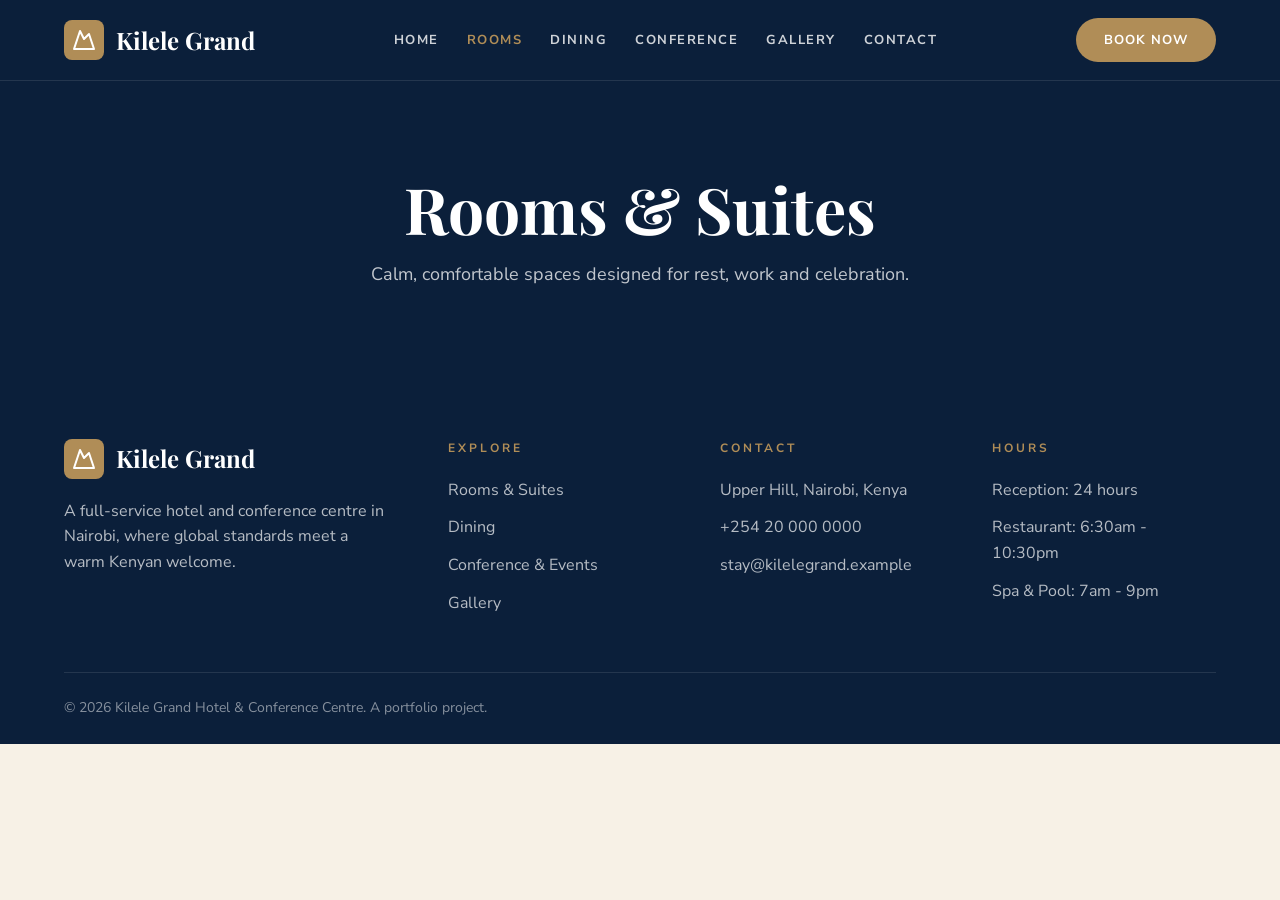
==== rooms.html @ 35811fba "Add rooms page shell with shared header and footer" ====
<!DOCTYPE html>
<html lang="en">
<head>
  <meta charset="UTF-8">
  <meta name="viewport" content="width=device-width, initial-scale=1.0">
  <title>Rooms &amp; Suites | Kilele Grand Hotel, Nairobi</title>
  <meta name="description" content="Browse the rooms and suites at Kilele Grand Hotel in Nairobi, from deluxe rooms to the Kilele Penthouse.">

  <link rel="preconnect" href="https://fonts.googleapis.com">
  <link rel="preconnect" href="https://fonts.gstatic.com" crossorigin>
  <link href="https://fonts.googleapis.com/css2?family=Playfair+Display:ital,wght@0,400;0,700;1,400&family=Nunito+Sans:wght@400;600;700&display=swap" rel="stylesheet">

  <link rel="icon" type="image/svg+xml" href="images/favicon.svg">
  <link rel="stylesheet" href="css/style.css">
</head>
<body>
  <a href="#main" class="skip-link">Skip to main content</a>

  <!-- ===== HEADER / NAVIGATION ===== -->
  <header class="site-header">
    <nav class="navbar container">

      <a href="index.html" class="logo">
        <span class="logo-icon">
          <svg viewBox="0 0 24 24" fill="none" stroke="currentColor" stroke-width="2" stroke-linecap="round" stroke-linejoin="round" aria-hidden="true">
            <path d="m8 3 4 8 5-5 5 15H2L8 3z"/>
          </svg>
        </span>
        <span class="logo-text">Kilele Grand</span>
      </a>

      <ul class="nav-links">
        <li><a href="index.html">Home</a></li>
        <li><a href="rooms.html" class="active">Rooms</a></li>
        <li><a href="dining.html">Dining</a></li>
        <li><a href="conference.html">Conference</a></li>
        <li><a href="gallery.html">Gallery</a></li>
        <li><a href="contact.html">Contact</a></li>
      </ul>

      <a href="contact.html" class="btn">Book Now</a>
      <button class="menu-toggle" aria-label="Open menu" aria-expanded="false">
        <span></span>
        <span></span>
        <span></span>
      </button>

    </nav>
  </header>

  <main id="main">

    <section class="page-banner">
      <div class="container">
        <h1>Rooms &amp; Suites</h1>
        <p>Calm, comfortable spaces designed for rest, work and celebration.</p>
      </div>
    </section>

    <!-- Room cards go here in the next step -->

  </main>

  <!-- ===== FOOTER ===== -->
  <footer class="site-footer">
    <div class="container">

      <div class="footer-grid">

        <div class="footer-brand">
          <a href="index.html" class="logo">
            <span class="logo-icon">
              <svg viewBox="0 0 24 24" fill="none" stroke="currentColor" stroke-width="2" stroke-linecap="round" stroke-linejoin="round" aria-hidden="true">
                <path d="m8 3 4 8 5-5 5 15H2L8 3z"/>
              </svg>
            </span>
            <span class="logo-text">Kilele Grand</span>
          </a>
          <p>A full-service hotel and conference centre in Nairobi, where global standards meet a warm Kenyan welcome.</p>
        </div>

        <div>
          <h4>Explore</h4>
          <ul>
            <li><a href="rooms.html">Rooms &amp; Suites</a></li>
            <li><a href="dining.html">Dining</a></li>
            <li><a href="conference.html">Conference &amp; Events</a></li>
            <li><a href="gallery.html">Gallery</a></li>
          </ul>
        </div>

        <div>
          <h4>Contact</h4>
          <ul>
            <li>Upper Hill, Nairobi, Kenya</li>
            <li><a href="tel:+254200000000">+254 20 000 0000</a></li>
            <li><a href="mailto:stay@kilelegrand.example">stay@kilelegrand.example</a></li>
          </ul>
        </div>

        <div>
          <h4>Hours</h4>
          <ul>
            <li>Reception: 24 hours</li>
            <li>Restaurant: 6:30am - 10:30pm</li>
            <li>Spa &amp; Pool: 7am - 9pm</li>
          </ul>
        </div>

      </div>

      <div class="footer-bottom">
        <p>&copy; 2026 Kilele Grand Hotel &amp; Conference Centre. A portfolio project.</p>
      </div>

    </div>
  </footer>

  <script src="js/main.js"></script>
</body>
</html>
---- css/style.css ----
/* ===== 1. COLOURS & SETTINGS ===== */
:root {
  --navy: #0B1F3A;
  --charcoal: #2B2F36;
  --brass: #B08D57;
  --cream: #F7F1E6;
  --white: #FFFFFF;

  --font-heading: 'Playfair Display', serif;
  --font-body: 'Nunito Sans', sans-serif;

  --radius: 12px;
}

/* ===== 2. RESET ===== */
* {
  margin: 0;
  padding: 0;
  box-sizing: border-box;
}

img {
  max-width: 100%;
  display: block;
}

a {
  text-decoration: none;
  color: inherit;
}

/* ===== 3. BASE STYLES ===== */
body {
  font-family: var(--font-body);
  background-color: var(--cream);
  color: var(--charcoal);
  line-height: 1.6;
}

h1, h2, h3 {
  font-family: var(--font-heading);
  color: var(--navy);
  line-height: 1.2;
}

/* ===== 4. BUTTON ===== */
.btn {
  display: inline-block;
  background-color: var(--brass);
  color: var(--white);
  padding: 14px 32px;
  border-radius: 50px;
  font-weight: 700;
  text-transform: uppercase;
  letter-spacing: 1px;
  transition: background-color 0.3s;
}

.btn:hover {
  background-color: var(--navy);
}
/* ===== 5. LAYOUT HELPER ===== */
.container {
  max-width: 1200px;
  margin: 0 auto;
  padding: 0 24px;
}

/* ===== 6. HEADER / NAVIGATION ===== */
.site-header {
  position: sticky;
  top: 0;
  z-index: 100;
  background-color: var(--navy);
  border-bottom: 1px solid rgba(255, 255, 255, 0.1);
}

.navbar {
  height: 80px;
  display: flex;
  align-items: center;
  justify-content: space-between;
}

/* Logo */
.logo {
  display: flex;
  align-items: center;
  gap: 12px;
}

.logo-icon {
  width: 40px;
  height: 40px;
  background-color: var(--brass);
  color: var(--white);
  border-radius: 8px;
  display: flex;
  align-items: center;
  justify-content: center;
}

.logo-icon svg {
  width: 24px;
  height: 24px;
}

.logo-text {
  font-family: var(--font-heading);
  font-size: 24px;
  font-weight: 700;
  color: var(--white);
}

/* Menu links */
.nav-links {
  list-style: none;
  display: flex;
  gap: 28px;
}

.nav-links a {
  color: rgba(255, 255, 255, 0.8);
  font-size: 13px;
  font-weight: 700;
  text-transform: uppercase;
  letter-spacing: 1.5px;
  transition: color 0.3s;
}

.nav-links a:hover,
.nav-links a.active {
  color: var(--brass);
}

/* On the navy bar, the button should turn white on hover instead of navy */
.site-header .btn {
  padding: 12px 28px;
  font-size: 13px;
}

.site-header .btn:hover {
  background-color: var(--white);
  color: var(--navy);
}/* ===== 7. MOBILE MENU ===== */
.menu-toggle {
  display: none;
  background: none;
  border: none;
  cursor: pointer;
  flex-direction: column;
  gap: 6px;
  padding: 8px;
}

.menu-toggle span {
  display: block;
  width: 26px;
  height: 2px;
  background-color: var(--white);
  transition: transform 0.3s, opacity 0.3s;
}

/* Turns the three lines into an X when open */
.menu-toggle.open span:nth-child(1) {
  transform: translateY(8px) rotate(45deg);
}
.menu-toggle.open span:nth-child(2) {
  opacity: 0;
}
.menu-toggle.open span:nth-child(3) {
  transform: translateY(-8px) rotate(-45deg);
}

/* Everything inside this block only applies on screens 900px wide or smaller */
@media (max-width: 900px) {
  .menu-toggle {
    display: flex;
  }

  .navbar .btn {
    display: none;
  }

  .nav-links {
    position: absolute;
    top: 80px;
    left: 0;
    width: 100%;
    background-color: var(--navy);
    flex-direction: column;
    gap: 0;
    padding: 8px 24px 24px;
    border-top: 1px solid rgba(255, 255, 255, 0.1);
    display: none;
  }

  .nav-links.open {
    display: flex;
  }

  .nav-links li a {
    display: block;
    padding: 14px 0;
    border-bottom: 1px solid rgba(255, 255, 255, 0.08);
  }
}
/* ===== 8. HERO ===== */
.hero {
  min-height: calc(100vh - 140px);
  display: flex;
  align-items: center;
  background-image:
    linear-gradient(135deg, rgba(11, 31, 58, 0.85) 0%, rgba(11, 31, 58, 0.45) 60%, rgba(176, 141, 87, 0.25) 100%),
    url("../images/hero.webp");
  background-size: cover;
  background-position: center;
  color: var(--white);
}

.hero-content {
  width: 100%;
  padding-top: 40px;
  padding-bottom: 110px;
}

.hero-tag {
  display: inline-block;
  color: var(--brass);
  font-weight: 700;
  text-transform: uppercase;
  letter-spacing: 4px;
  font-size: 13px;
  margin-bottom: 20px;
}

.hero h1 {
  color: var(--white);
  font-size: clamp(44px, min(8vw, 12vh), 96px);
  line-height: 1.05;
  margin-bottom: 16px;
}

.hero h1 em {
  font-weight: 400;
  color: rgba(255, 255, 255, 0.85);
}

.hero p {
  max-width: 540px;
  font-size: 18px;
  color: rgba(255, 255, 255, 0.8);
  margin-bottom: 28px;
}

.hero-buttons {
  display: flex;
  flex-wrap: wrap;
  gap: 16px;
}

.btn-outline {
  background-color: transparent;
  border: 2px solid rgba(255, 255, 255, 0.5);
}

.btn-outline:hover {
  background-color: var(--white);
  color: var(--navy);
}
/* ===== 9. BOOKING BAR ===== */
.hero {
  position: relative;
  margin-bottom: 60px;
}

.booking-bar {
  position: absolute;
  left: 50%;
  bottom: 0;
  transform: translate(-50%, 50%);
  width: calc(100% - 48px);
  max-width: 1100px;
  background-color: var(--white);
  border-radius: 16px;
  box-shadow: 0 20px 50px rgba(0, 0, 0, 0.2);
  padding: 24px 28px;
  display: flex;
  align-items: flex-end;
  gap: 20px;
}

.booking-field {
  flex: 1;
  display: flex;
  flex-direction: column;
  gap: 6px;
}

.booking-field label {
  font-size: 11px;
  font-weight: 700;
  text-transform: uppercase;
  letter-spacing: 1.5px;
  color: var(--navy);
}

.booking-field input,
.booking-field select {
  font-family: var(--font-body);
  font-size: 15px;
  font-weight: 600;
  color: var(--charcoal);
  padding: 10px 12px;
  border: 1px solid #ddd;
  border-radius: 8px;
  background-color: var(--white);
  width: 100%;
}

.booking-field input:focus,
.booking-field select:focus {
  outline: none;
  border-color: var(--brass);
}

.btn-navy {
  background-color: var(--navy);
  border: none;
  cursor: pointer;
  font-family: var(--font-body);
  font-size: 14px;
  white-space: nowrap;
}

.btn-navy:hover {
  background-color: var(--brass);
}


  @media (max-width: 900px) {
  .hero {
    flex-direction: column;
    align-items: stretch;
    justify-content: center;
    min-height: auto;
    margin-bottom: 0;
  }

  .hero-content {
  width: 100%;
  padding-top: 60px;
  padding-bottom: 130px;
}

  .hero-tag {
    letter-spacing: 3px;
    font-size: 12px;
  }

  .booking-bar {
    position: static;
    transform: none;
    flex-direction: column;
    align-items: stretch;
    margin: 0 auto 32px;
    width: calc(100% - 48px);
  }
}
.hero-content {
  width: 100%;
  padding-top: 60px;
  padding-bottom: 130px;
}
/* ===== 10. SECTIONS (shared) ===== */
.section {
  padding: 90px 0;
}

.section-head {
  display: flex;
  justify-content: space-between;
  align-items: flex-end;
  gap: 24px;
  margin-bottom: 48px;
}

.section-head h2 {
  font-size: clamp(34px, 5vw, 52px);
}

.section-head p {
  max-width: 320px;
  font-size: 14px;
  font-weight: 700;
  text-transform: uppercase;
  letter-spacing: 1.5px;
  color: rgba(43, 47, 54, 0.6);
}

/* ===== 11. SERVICES CARDS ===== */
.services {
  background-color: var(--white);
}

.services-grid {
  display: grid;
  grid-template-columns: repeat(4, 1fr);
  gap: 24px;
}

.service-card {
  position: relative;
  display: block;
  height: 460px;
  overflow: hidden;
  border-radius: 24px;
  background-color: var(--navy);
  transition: transform 0.3s ease;
}

.service-card:hover,
.service-card:focus-visible {
  transform: translateY(-8px);
}

.service-card:focus-visible {
  outline: 3px solid var(--brass);
  outline-offset: 4px;
}

.service-card img {
  position: absolute;
  inset: 0;
  width: 100%;
  height: 100%;
  object-fit: cover;
  transition: transform 0.7s ease;
}

.service-card:hover img {
  transform: scale(1.08);
}

.service-overlay {
  position: absolute;
  inset: 0;
  background: linear-gradient(to top, rgba(11, 31, 58, 0.92) 0%, rgba(11, 31, 58, 0.25) 55%, transparent 100%);
}

.service-text {
  position: absolute;
  left: 28px;
  right: 28px;
  bottom: 28px;
  color: var(--white);
}

.service-text h3 {
  color: var(--white);
  font-size: 28px;
  margin-bottom: 8px;
}

.service-text p {
  font-size: 15px;
  color: rgba(255, 255, 255, 0.75);
  margin-bottom: 16px;
}

.service-arrow {
  display: flex;
  align-items: center;
  justify-content: center;
  width: 36px;
  height: 36px;
  border-radius: 50%;
  background-color: var(--brass);
  color: var(--white);
  font-size: 18px;
}

/* Only hide the text until hover on devices that can really hover (mouse).
   Phones and tablets can't hover, so they always see the text. */
@media (hover: hover) and (pointer: fine) {
  .service-text p {
    opacity: 0;
    transform: translateY(12px);
    transition: opacity 0.3s, transform 0.3s;
  }

  .service-card:hover .service-text p,
  .service-card:focus-visible .service-text p {
    opacity: 1;
    transform: translateY(0);
  }
}

/* Tablets: 2 columns */
@media (max-width: 1000px) {
  .services-grid {
    grid-template-columns: repeat(2, 1fr);
  }
}

/* Phones: 1 column */
@media (max-width: 600px) {
  .section {
    padding: 64px 0;
  }

  .section-head {
    flex-direction: column;
    align-items: flex-start;
  }

  .services-grid {
    grid-template-columns: 1fr;
  }

  .service-card {
    height: 380px;
  }
}

/* ===== 12. FEATURED ROOMS ===== */
.eyebrow {
  display: block;
  color: var(--brass);
  font-size: 12px;
  font-weight: 700;
  text-transform: uppercase;
  letter-spacing: 3px;
  margin-bottom: 12px;
}

.section-head h2 em {
  font-weight: 400;
  color: var(--brass);
}

.section-link {
  color: var(--navy);
  font-size: 13px;
  font-weight: 700;
  text-transform: uppercase;
  letter-spacing: 1.5px;
  white-space: nowrap;
  padding-bottom: 4px;
  border-bottom: 2px solid var(--brass);
  transition: color 0.3s;
}

.section-link:hover {
  color: var(--brass);
}

.rooms-grid {
  display: grid;
  grid-template-columns: repeat(3, 1fr);
  gap: 32px;
}

.room-card {
  background-color: var(--white);
  border-radius: 24px;
  overflow: hidden;
  box-shadow: 0 10px 30px rgba(11, 31, 58, 0.08);
  display: flex;
  flex-direction: column;
  transition: transform 0.3s ease, box-shadow 0.3s ease;
}

.room-card:hover {
  transform: translateY(-6px);
  box-shadow: 0 18px 40px rgba(11, 31, 58, 0.14);
}

.room-image {
  position: relative;
  height: 260px;
  overflow: hidden;
}

.room-image img {
  width: 100%;
  height: 100%;
  object-fit: cover;
  transition: transform 0.5s ease;
}

.room-card:hover .room-image img {
  transform: scale(1.05);
}

.room-badge {
  position: absolute;
  top: 18px;
  left: 18px;
  background-color: var(--navy);
  color: var(--white);
  padding: 6px 14px;
  border-radius: 50px;
  font-size: 11px;
  font-weight: 700;
  text-transform: uppercase;
  letter-spacing: 1.5px;
}

.room-body {
  padding: 28px;
  display: flex;
  flex-direction: column;
  flex: 1;
}

.room-body h3 {
  font-size: 24px;
  margin-bottom: 10px;
}

.room-body p {
  color: rgba(43, 47, 54, 0.7);
  margin-bottom: 24px;
}

.room-footer {
  margin-top: auto;
  display: flex;
  align-items: center;
  justify-content: space-between;
  gap: 16px;
}

.room-price {
  display: flex;
  flex-direction: column;
  line-height: 1.3;
}

.price-label {
  font-size: 11px;
  text-transform: uppercase;
  letter-spacing: 1.5px;
  color: rgba(43, 47, 54, 0.55);
}

.price-amount {
  font-size: 22px;
  font-weight: 700;
  color: var(--navy);
}

.room-footer .btn {
  padding: 12px 22px;
  font-size: 12px;
}

@media (max-width: 1000px) {
  .rooms-grid {
    grid-template-columns: repeat(2, 1fr);
  }
}

@media (max-width: 600px) {
  .rooms-grid {
    grid-template-columns: 1fr;
  }
}

/* ===== 13. STATS STRIP ===== */
.stats {
  background-color: var(--navy);
  padding: 70px 0;
}

.stats-grid {
  display: grid;
  grid-template-columns: repeat(3, 1fr);
  gap: 32px;
  text-align: center;
}

.stat-number {
  display: block;
  font-family: var(--font-heading);
  font-size: clamp(48px, 7vw, 80px);
  font-weight: 700;
  line-height: 1.1;
  color: var(--brass);
}

.stat-label {
  display: block;
  margin-top: 8px;
  color: rgba(255, 255, 255, 0.85);
  font-size: 14px;
  font-weight: 700;
  text-transform: uppercase;
  letter-spacing: 2px;
}

/* ===== 14. TESTIMONIALS ===== */
.testimonials {
  background-color: var(--white);
}

.section-head-center {
  justify-content: center;
  text-align: center;
}

.testimonials-grid {
  display: grid;
  grid-template-columns: repeat(3, 1fr);
  gap: 28px;
}

.testimonial {
  background-color: var(--cream);
  border-radius: 24px;
  padding: 36px 32px;
  display: flex;
  flex-direction: column;
  gap: 20px;
}

.stars {
  color: var(--brass);
  font-size: 20px;
  letter-spacing: 3px;
}

.testimonial blockquote p {
  font-family: var(--font-heading);
  font-size: 19px;
  font-style: italic;
  line-height: 1.6;
  color: var(--navy);
}

.testimonial figcaption {
  margin-top: auto;
  display: flex;
  flex-direction: column;
  gap: 2px;
  padding-top: 18px;
  border-top: 1px solid rgba(176, 141, 87, 0.4);
}

.testimonial figcaption strong {
  color: var(--navy);
}

.testimonial figcaption span {
  font-size: 14px;
  color: rgba(43, 47, 54, 0.65);
}

@media (max-width: 900px) {
  .stats-grid,
  .testimonials-grid {
    grid-template-columns: 1fr;
  }
}

/* ===== 15. CALL TO ACTION ===== */
.cta {
  background-color: var(--cream);
}

.cta-box {
  position: relative;
  background-color: var(--navy);
  border-radius: 32px;
  padding: 80px 32px;
  text-align: center;
  overflow: hidden;
}

.cta-box h2 {
  color: var(--white);
  font-size: clamp(36px, 6vw, 64px);
  margin-bottom: 16px;
}

.cta-box h2 em {
  color: var(--brass);
  font-weight: 400;
}

.cta-box p {
  max-width: 540px;
  margin: 0 auto 32px;
  color: rgba(255, 255, 255, 0.75);
  font-size: 18px;
}

.cta-box .btn:hover {
  background-color: var(--white);
  color: var(--navy);
}

/* ===== 16. FOOTER ===== */
.site-footer {
  background-color: var(--navy);
  color: rgba(255, 255, 255, 0.7);
  padding: 80px 0 0;
}

.footer-grid {
  display: grid;
  grid-template-columns: 1.5fr 1fr 1fr 1fr;
  gap: 48px;
  padding-bottom: 56px;
}

.footer-brand p {
  margin-top: 20px;
  max-width: 320px;
}

.site-footer h4 {
  font-family: var(--font-body);
  color: var(--brass);
  font-size: 12px;
  text-transform: uppercase;
  letter-spacing: 3px;
  margin-bottom: 20px;
}

.site-footer ul {
  list-style: none;
  display: flex;
  flex-direction: column;
  gap: 12px;
}

.site-footer a {
  transition: color 0.3s;
}

.site-footer ul a:hover {
  color: var(--brass);
}

.footer-bottom {
  border-top: 1px solid rgba(255, 255, 255, 0.1);
  padding: 24px 0;
  font-size: 14px;
  color: rgba(255, 255, 255, 0.5);
}

@media (max-width: 900px) {
  .footer-grid {
    grid-template-columns: 1fr 1fr;
  }
}

@media (max-width: 600px) {
  .footer-grid {
    grid-template-columns: 1fr;
  }

  .cta-box {
    padding: 56px 24px;
  }
}

/* ===== 17. ACCESSIBILITY ===== */
.skip-link {
  position: absolute;
  top: -100px;
  left: 16px;
  z-index: 200;
  background-color: var(--brass);
  color: var(--white);
  padding: 12px 20px;
  border-radius: 8px;
  font-weight: 700;
  transition: top 0.2s;
}

.skip-link:focus {
  top: 16px;
}

/* Clear outline for keyboard users */
a:focus-visible,
button:focus-visible,
input:focus-visible,
select:focus-visible {
  outline: 3px solid var(--brass);
  outline-offset: 3px;
}

/* Respect people who ask their device to reduce motion */
@media (prefers-reduced-motion: reduce) {
  * {
    animation: none !important;
    transition: none !important;
    scroll-behavior: auto !important;
  }
}

/* ===== 18. PAGE BANNER (inner pages) ===== */
.page-banner {
  background-color: var(--navy);
  background-image: linear-gradient(135deg, rgba(11, 31, 58, 0.95), rgba(11, 31, 58, 0.8));
  color: var(--white);
  padding: 90px 0 70px;
  text-align: center;
}

.page-banner h1 {
  color: var(--white);
  font-size: clamp(38px, 6vw, 64px);
  margin-bottom: 12px;
}

.page-banner p {
  max-width: 560px;
  margin: 0 auto;
  color: rgba(255, 255, 255, 0.75);
  font-size: 18px;
}
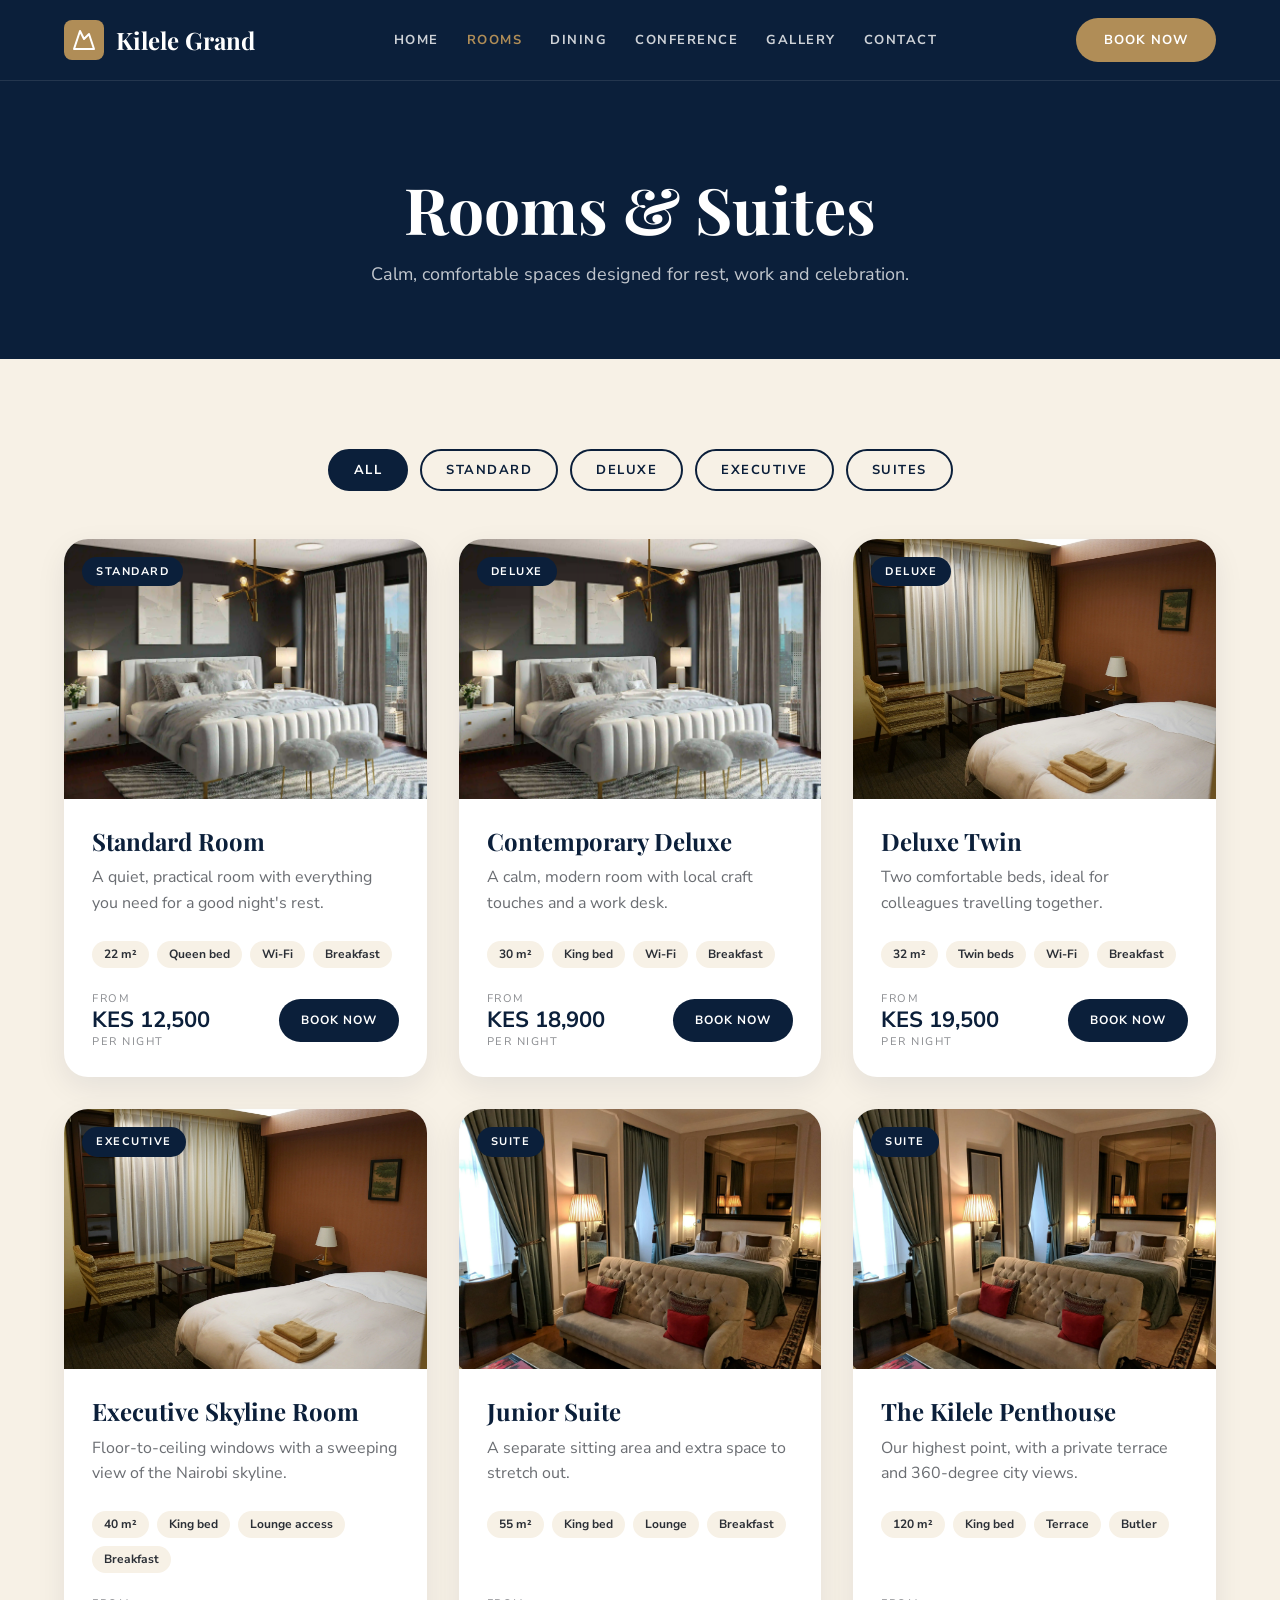
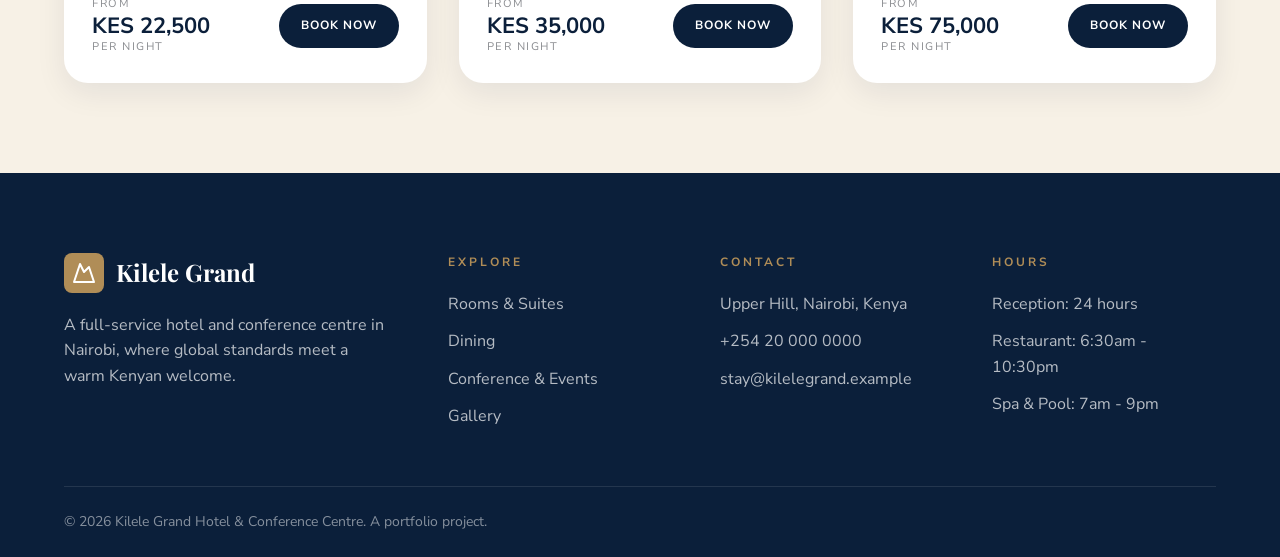
==== commit e4885367: "Add rooms page with filter tabs and room cards" ====
--- a/rooms.html
+++ b/rooms.html
@@ -57,7 +57,154 @@
       </div>
     </section>
 
-    <!-- Room cards go here in the next step -->
+        <section class="section rooms-page">
+      <div class="container">
+
+        <div class="filter-tabs" role="group" aria-label="Filter rooms by type">
+          <button type="button" class="filter-btn active" data-filter="all" aria-pressed="true">All</button>
+          <button type="button" class="filter-btn" data-filter="standard" aria-pressed="false">Standard</button>
+          <button type="button" class="filter-btn" data-filter="deluxe" aria-pressed="false">Deluxe</button>
+          <button type="button" class="filter-btn" data-filter="executive" aria-pressed="false">Executive</button>
+          <button type="button" class="filter-btn" data-filter="suite" aria-pressed="false">Suites</button>
+        </div>
+
+        <div class="rooms-grid">
+
+          <article class="room-card" data-type="standard">
+            <div class="room-image">
+              <img src="images/room-deluxe.webp" alt="Standard Room with a comfortable double bed" width="800" height="600" loading="lazy">
+              <span class="room-badge">Standard</span>
+            </div>
+            <div class="room-body">
+              <h3>Standard Room</h3>
+              <p>A quiet, practical room with everything you need for a good night's rest.</p>
+              <ul class="room-features">
+                <li>22 m&sup2;</li><li>Queen bed</li><li>Wi-Fi</li><li>Breakfast</li>
+              </ul>
+              <div class="room-footer">
+                <div class="room-price">
+                  <span class="price-label">From</span>
+                  <span class="price-amount">KES 12,500</span>
+                  <span class="price-label">per night</span>
+                </div>
+                <a href="contact.html" class="btn btn-navy">Book Now</a>
+              </div>
+            </div>
+          </article>
+
+          <article class="room-card" data-type="deluxe">
+            <div class="room-image">
+              <img src="images/room-deluxe.webp" alt="Deluxe Room with warm lighting" width="800" height="600" loading="lazy">
+              <span class="room-badge">Deluxe</span>
+            </div>
+            <div class="room-body">
+              <h3>Contemporary Deluxe</h3>
+              <p>A calm, modern room with local craft touches and a work desk.</p>
+              <ul class="room-features">
+                <li>30 m&sup2;</li><li>King bed</li><li>Wi-Fi</li><li>Breakfast</li>
+              </ul>
+              <div class="room-footer">
+                <div class="room-price">
+                  <span class="price-label">From</span>
+                  <span class="price-amount">KES 18,900</span>
+                  <span class="price-label">per night</span>
+                </div>
+                <a href="contact.html" class="btn btn-navy">Book Now</a>
+              </div>
+            </div>
+          </article>
+
+          <article class="room-card" data-type="deluxe">
+            <div class="room-image">
+              <img src="images/room-executive.webp" alt="Deluxe Twin Room with two beds" width="800" height="600" loading="lazy">
+              <span class="room-badge">Deluxe</span>
+            </div>
+            <div class="room-body">
+              <h3>Deluxe Twin</h3>
+              <p>Two comfortable beds, ideal for colleagues travelling together.</p>
+              <ul class="room-features">
+                <li>32 m&sup2;</li><li>Twin beds</li><li>Wi-Fi</li><li>Breakfast</li>
+              </ul>
+              <div class="room-footer">
+                <div class="room-price">
+                  <span class="price-label">From</span>
+                  <span class="price-amount">KES 19,500</span>
+                  <span class="price-label">per night</span>
+                </div>
+                <a href="contact.html" class="btn btn-navy">Book Now</a>
+              </div>
+            </div>
+          </article>
+
+          <article class="room-card" data-type="executive">
+            <div class="room-image">
+              <img src="images/room-executive.webp" alt="Executive Room with a view of the city" width="800" height="600" loading="lazy">
+              <span class="room-badge">Executive</span>
+            </div>
+            <div class="room-body">
+              <h3>Executive Skyline Room</h3>
+              <p>Floor-to-ceiling windows with a sweeping view of the Nairobi skyline.</p>
+              <ul class="room-features">
+                <li>40 m&sup2;</li><li>King bed</li><li>Lounge access</li><li>Breakfast</li>
+              </ul>
+              <div class="room-footer">
+                <div class="room-price">
+                  <span class="price-label">From</span>
+                  <span class="price-amount">KES 22,500</span>
+                  <span class="price-label">per night</span>
+                </div>
+                <a href="contact.html" class="btn btn-navy">Book Now</a>
+              </div>
+            </div>
+          </article>
+
+          <article class="room-card" data-type="suite">
+            <div class="room-image">
+              <img src="images/room-penthouse.webp" alt="Junior Suite with a sitting area" width="800" height="600" loading="lazy">
+              <span class="room-badge">Suite</span>
+            </div>
+            <div class="room-body">
+              <h3>Junior Suite</h3>
+              <p>A separate sitting area and extra space to stretch out.</p>
+              <ul class="room-features">
+                <li>55 m&sup2;</li><li>King bed</li><li>Lounge</li><li>Breakfast</li>
+              </ul>
+              <div class="room-footer">
+                <div class="room-price">
+                  <span class="price-label">From</span>
+                  <span class="price-amount">KES 35,000</span>
+                  <span class="price-label">per night</span>
+                </div>
+                <a href="contact.html" class="btn btn-navy">Book Now</a>
+              </div>
+            </div>
+          </article>
+
+          <article class="room-card" data-type="suite">
+            <div class="room-image">
+              <img src="images/room-penthouse.webp" alt="The Kilele Penthouse with a private terrace" width="800" height="600" loading="lazy">
+              <span class="room-badge">Suite</span>
+            </div>
+            <div class="room-body">
+              <h3>The Kilele Penthouse</h3>
+              <p>Our highest point, with a private terrace and 360-degree city views.</p>
+              <ul class="room-features">
+                <li>120 m&sup2;</li><li>King bed</li><li>Terrace</li><li>Butler</li>
+              </ul>
+              <div class="room-footer">
+                <div class="room-price">
+                  <span class="price-label">From</span>
+                  <span class="price-amount">KES 75,000</span>
+                  <span class="price-label">per night</span>
+                </div>
+                <a href="contact.html" class="btn btn-navy">Book Now</a>
+              </div>
+            </div>
+          </article>
+
+        </div>
+      </div>
+    </section>
 
   </main>
 
--- a/css/style.css
+++ b/css/style.css
@@ -924,3 +924,54 @@
   color: rgba(255, 255, 255, 0.75);
   font-size: 18px;
 }
+
+/* ===== 19. ROOMS PAGE ===== */
+.filter-tabs {
+  display: flex;
+  flex-wrap: wrap;
+  justify-content: center;
+  gap: 12px;
+  margin-bottom: 48px;
+}
+
+.filter-btn {
+  font-family: var(--font-body);
+  font-size: 13px;
+  font-weight: 700;
+  text-transform: uppercase;
+  letter-spacing: 1.5px;
+  padding: 10px 24px;
+  border-radius: 50px;
+  border: 2px solid var(--navy);
+  background-color: transparent;
+  color: var(--navy);
+  cursor: pointer;
+  transition: background-color 0.3s, color 0.3s;
+}
+
+.filter-btn:hover,
+.filter-btn.active {
+  background-color: var(--navy);
+  color: var(--white);
+}
+
+.room-features {
+  list-style: none;
+  display: flex;
+  flex-wrap: wrap;
+  gap: 8px;
+  margin-bottom: 24px;
+}
+
+.room-features li {
+  font-size: 12px;
+  font-weight: 700;
+  padding: 4px 12px;
+  border-radius: 50px;
+  background-color: var(--cream);
+  color: var(--charcoal);
+}
+
+.room-card[hidden] {
+  display: none;
+}
